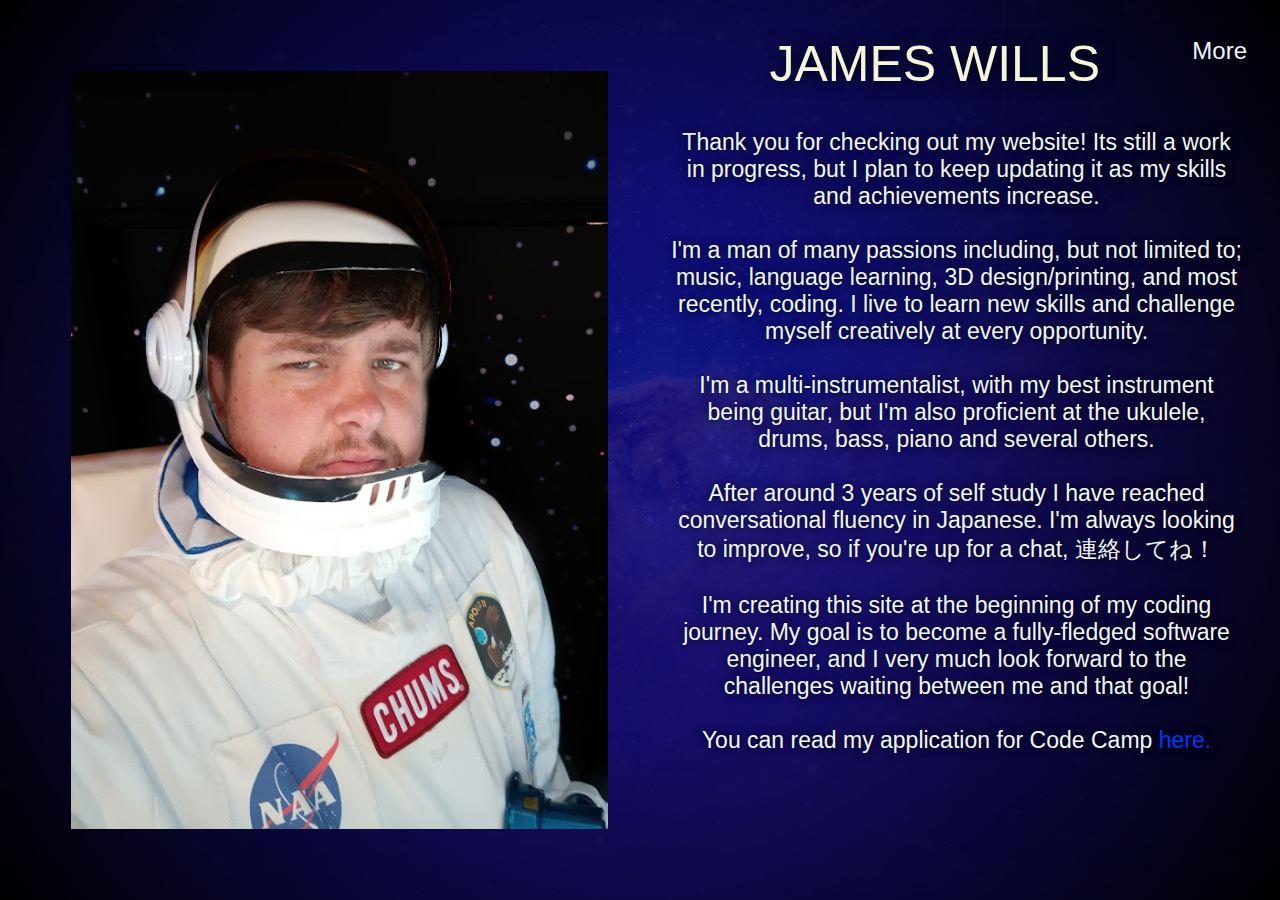
==== index.html @ a1d2b1a9 "Add files via upload" ====
<html lang="en">
<head>
    <meta charset="UTF-8">
    <meta name="viewport" content="width=device-width, initial-scale=1.0">
    <title>James Wills - Home</title>
    <link rel="stylesheet" href="homestyle.css">
</head>


<body class="bg bod">
    <div class="pic">
        <img src="img/space.jpg" alt="">
    </div>


    <div class="about">
        <div class="banner">

            <a href="index.html" class="james">JAMES WILLS</a>

            <div class="dropdown">
                <span>More</span>
                 <div class="dd-content">
                     <a href="projects.html">Projects</a>
                     <a href="Codecamp.html">Code Camp</a>
                     <a href="og.html">OG</a>
                </div>
              </div>

        </div>

        <div class="bio">
            <p>Thank you for checking out my website! Its still a work in progress, but I plan to keep updating it as my skills and achievements increase.
                <br><br>
                I'm a man of many passions including, but not limited to; music, language learning, 3D design/printing, and most recently, coding. I live to learn new skills and challenge myself creatively at every opportunity.
                <br><br>
                I'm a multi-instrumentalist, with my best instrument being guitar, but I'm also proficient at the ukulele, drums, bass, piano and several others.
                <br><br>
                After around 3 years of self study I have reached conversational fluency in Japanese. I'm always looking to improve, so if you're up for a chat, 連絡してね！
                <br><br>
                I'm creating this site at the beginning of my coding journey. My goal is to become a fully-fledged software engineer, and I very much look forward to the challenges waiting between me and that goal!
                <br><br>
                You can read my application for Code Camp <a href="Codecamp.html">here.</a></p>
        </div>

    </div>
</body>
</html>
---- homestyle.css ----
html{
    background: rgb(0,212,255);
    background: radial-gradient(circle, rgba(9, 9, 185, 0.6) 0%, rgba(16, 11, 118, 0.886) 34%, rgb(0, 0, 0) 100%), url(img/pap3.jpg);
    background-repeat: no-repeat;
    background-position: center;
    background-attachment: fixed;
    background-size: cover;
    font-family: sans-serif;
}
div{
    /* border: 10px dashed green; */
}
.bod{
    display: flex;
}

.dropdown {
  position: relative;
  /* margin-top: 25px; */
  display: inline-block;
  padding-right: 25px;
}

.dd-content {
  display: none;
  position: absolute;
  background-color: #1d0061;
  min-width: 160px;
  box-shadow: 0px 8px 16px 0px rgba(55, 255, 0, 0.2);
  padding: 12px 16px;
  z-index: 1;
  right: 0;
}

div .dd-content{
    font-size: 1.5em;
}

div span{
    font-size: 1.5em;
    margin-right: 5%;
}

.dropdown:hover .dd-content {
    display: block;
  }

.pic{
    /* border: 0px solid black; */
    display: flex;
    margin: 5%;
    border-radius: 50px;
}

.banner{
    display: flex;
    flex-direction: row;
    justify-content: right;
    align-items: center;
}
.about{
    color: aliceblue;
    display: flex;
    flex-direction: column;
    /* border: 10px solid black; */
}

.james{
    font-size: 50px;
    /* margin-right: 15%; */
    text-decoration: none;
    color: beige;
    display: inline;
    text-decoration: solid;
    padding-top: 27px;
    padding-right: 7%;
    text-align: center;
    text-shadow: 0px 0px 18px black;
    margin: 0 auto;
    position: relative;
    left: 4%;
}

.about p{
    font-size: 30px;
    flex-grow: 6;
}

.link{

}

.one{
    text-decoration: none;
    font-size: 50px;
    display: inline;
    color: beige;
}

.bio{
    display: flex;

}

.bio p{
    display: inline block;
    font-size: 23px;
    margin-right: 5%;
    margin-top: 6%;
    text-align: center;
    text-shadow: 0px 0px 8px black;
    text-shadow: 0px 0px 10px rgb(0, 0, 0);
}

.james:hover{
    color: blue;
    /* position: relative;
    bottom: 2px; */
    text-shadow: blue 0px 0px 5px;

}

p a{
    text-decoration: none;
    color: rgb(0, 55, 255);
}
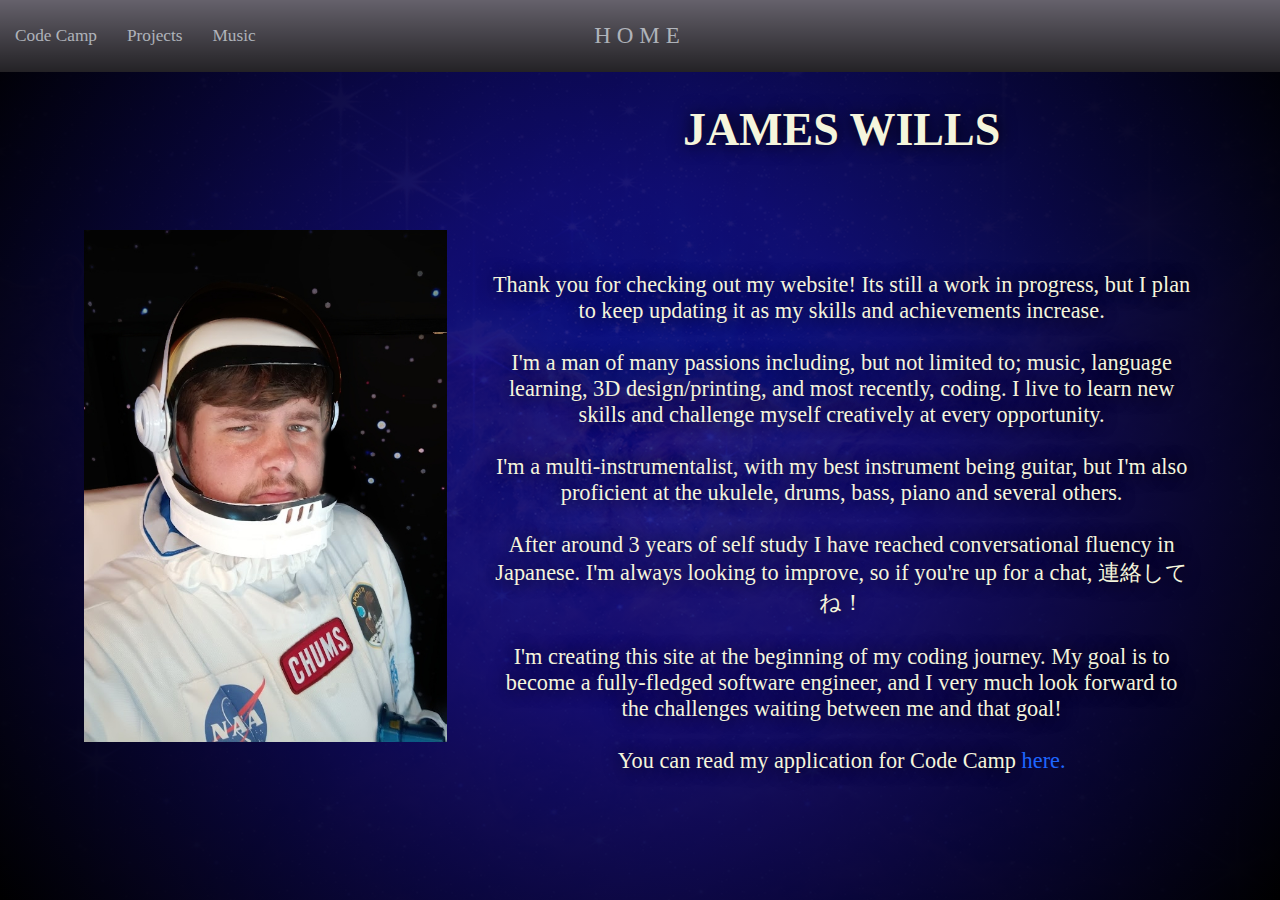
==== commit 61f0b664: "Add files via upload" ====
--- a/index.html
+++ b/index.html
@@ -3,46 +3,52 @@
     <meta charset="UTF-8">
     <meta name="viewport" content="width=device-width, initial-scale=1.0">
     <title>James Wills - Home</title>
-    <link rel="stylesheet" href="homestyle.css">
+    <link rel="stylesheet" href="default.css">
 </head>
+<body>
+    <header class="heading">
+        <ul class="navi bor">
+            <a href="Codecamp.html" class="navs bor">Code Camp</a>
+            <a href="projects.html" class="navs bor">Projects</a>
+            <a href="Music.html" class="navs bor">Music</a>
+        </ul>
+
+        <a href="index.html" class="homebtn">HOME</a>
+
+    </header>
 
 
-<body class="bg bod">
-    <div class="pic">
-        <img src="img/space.jpg" alt="">
+
+    <div class="container">
+        <!-- left -->
+        <div class="bor selfie">
+            <img src="img/space.jpg" alt="selfie of me">
+        </div>
+
+        <!-- right border -->
+        <div class="bor right">
+            <header class="bor header">
+                <h1 class="bor">JAMES WILLS</h1>
+
+                <div class="dd"></div>
+            </header>
+
+            <div class="bio bor">
+                    <p class="bor">Thank you for checking out my website! Its still a work in progress, but I plan to keep updating it as my skills and achievements increase.
+                    <br><br>
+                    I'm a man of many passions including, but not limited to; <a href="og.html" class="ee">music</a>, language learning, 3D design/printing, and most recently, coding. I live to learn new skills and challenge myself creatively at every opportunity.
+                    <br><br>
+                    I'm a multi-instrumentalist, with my best instrument being guitar, but I'm also proficient at the ukulele, drums, bass, piano and several others.
+                    <br><br>
+                    After around 3 years of self study I have reached conversational fluency in Japanese. I'm always looking to improve, so if you're up for a chat, 連絡してね！
+                    <br><br>
+                    I'm creating this site at the beginning of my coding journey. My goal is to become a fully-fledged software engineer, and I very much look forward to the challenges waiting between me and that goal!
+                    <br><br>
+                    You can read my application for Code Camp <a href="Codecamp.html">here.</a></p>
+            </div>
+        </div>
     </div>
 
 
-    <div class="about">
-        <div class="banner">
-
-            <a href="index.html" class="james">JAMES WILLS</a>
-
-            <div class="dropdown">
-                <span>More</span>
-                 <div class="dd-content">
-                     <a href="projects.html">Projects</a>
-                     <a href="Codecamp.html">Code Camp</a>
-                     <a href="og.html">OG</a>
-                </div>
-              </div>
-
-        </div>
-
-        <div class="bio">
-            <p>Thank you for checking out my website! Its still a work in progress, but I plan to keep updating it as my skills and achievements increase.
-                <br><br>
-                I'm a man of many passions including, but not limited to; music, language learning, 3D design/printing, and most recently, coding. I live to learn new skills and challenge myself creatively at every opportunity.
-                <br><br>
-                I'm a multi-instrumentalist, with my best instrument being guitar, but I'm also proficient at the ukulele, drums, bass, piano and several others.
-                <br><br>
-                After around 3 years of self study I have reached conversational fluency in Japanese. I'm always looking to improve, so if you're up for a chat, 連絡してね！
-                <br><br>
-                I'm creating this site at the beginning of my coding journey. My goal is to become a fully-fledged software engineer, and I very much look forward to the challenges waiting between me and that goal!
-                <br><br>
-                You can read my application for Code Camp <a href="Codecamp.html">here.</a></p>
-        </div>
-
-    </div>
 </body>
 </html>--- a/default.css
+++ b/default.css
@@ -0,0 +1,170 @@
+/* * { border: 2px dashed rgb(37, 222, 0); } */
+
+/* .bor{
+    border: 2px dashed rgb(0, 209, 0);
+} */
+
+
+* {
+    margin: 0;
+    padding: 0;
+    }
+
+html{
+    /* font-family: 'Courier New', Courier, monospace; */
+    background: radial-gradient(circle, rgba(9, 9, 185, 0.6) 0%, rgba(16, 11, 118, 0.886) 34%, rgb(0, 0, 0) 100%), url(img/pap3.jpg);
+    background-repeat: no-repeat;
+    background-position: center;
+    background-attachment: fixed;
+    background-size: cover;
+}
+
+body{
+    font-family: 'Trebuchet MS';
+    font-size: 23px;
+    color: beige;
+    text-shadow: 0px 0px 18px black;
+    display: flex;
+    justify-content: center;
+    align-items: center;
+}
+
+.heading{
+    background-color: rgb(101, 97, 107);
+    background-image: linear-gradient(rgb(255, 255, 255, 0), rgb(0, 0, 0, .65));
+    width: 100%;
+    height: 8vh;
+    position: fixed;
+    top: 0%;
+    left: 0%;
+    display: flex;
+    flex-basis: 0%;
+    justify-content: center;
+    align-items: center;
+}
+
+.heading a{
+    text-decoration: none;
+    text-shadow: none;
+
+    color: rgba(240, 248, 255, 0.633);
+
+}
+
+.homebtn{
+    letter-spacing: 6px;
+
+}
+
+
+.navi{
+    text-decoration: none;
+    text-shadow: none;
+    font-size: .75em;
+    letter-spacing: 0px;
+    color: rgba(240, 248, 255, 0.633);
+    display: flex;
+    flex-basis: 0;
+    position: absolute;
+    left: 0px;
+    max-width: 50vw;
+
+
+.navs{
+    display: inline;
+    flex-grow: 1;
+    margin: 0px 15px;
+}
+
+}
+
+.container{
+    height: 92vh;
+    display: flex;
+    margin: 0% 5%;
+    margin-top: 8vh;
+}
+
+
+.selfie{
+    display: flex;
+    flex-grow: 3.5;
+    flex-basis: 0; 
+    justify-content: center;
+    align-items: center;
+}
+
+.selfie img{
+    max-height: 90%;
+    max-width:90%;
+    height: auto;
+    width: auto;
+}
+
+.right{
+    flex-grow: 6.5;
+    flex-basis: 0;
+    display: flex;
+    flex-direction: column;
+}
+
+.header{
+    display: flex;
+    flex-grow: 1.4;
+    flex-basis: 0;
+    display: inline block;
+    justify-content: center;
+    align-items: center;
+}
+
+.bio{
+    display: flex;
+    flex-grow: 8.6;
+    flex-basis: 0;
+    text-align: center;
+    align-items: center;
+}
+
+.bio p{
+    display: inline-block;
+    margin: 3%;
+    font-size: 0.97em;
+    position: relative;
+    top: -3%;
+}
+
+.bio a{
+    text-decoration: none;
+    text-shadow: none;
+    color: rgb(30, 101, 255);
+}
+
+.bio .ee{
+    text-decoration: none;
+    text-shadow: none;
+    color: beige;
+}
+
+a:hover{
+    text-shadow: 0px 0px 15px rgb(153, 238, 255);
+    color: rgb(255, 255, 255);
+}
+
+.quickflex{
+    display: flex;
+    flex-direction: column;
+    flex-basis: 0;
+    width: 100vw;
+    height: 80vh;
+    justify-content: space-around;
+    align-items: center;
+    text-align: center;
+}
+
+.quickflex h1{
+    font-size: 4em;
+}
+
+.quickflex h2{
+    font-size: 1.5em;
+}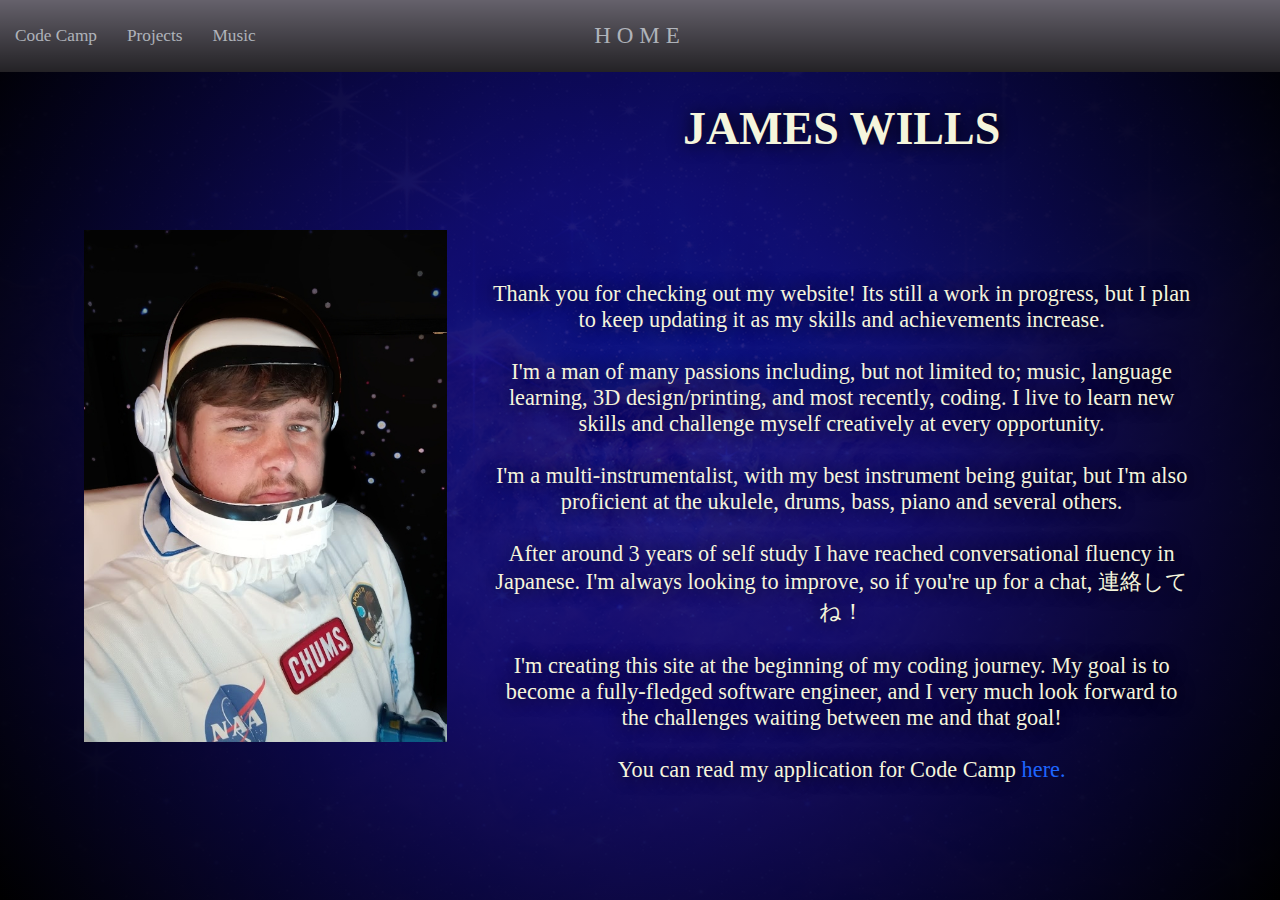
==== commit 2c7c27ba: "Add files via upload" ====
--- a/index.html
+++ b/index.html
@@ -4,20 +4,33 @@
     <meta name="viewport" content="width=device-width, initial-scale=1.0">
     <title>James Wills - Home</title>
     <link rel="stylesheet" href="default.css">
+    <link rel="stylesheet" href="button.js">
 </head>
 <body>
-    <header class="heading">
+    <nav class="heading bor top">
+
         <ul class="navi bor">
-            <a href="Codecamp.html" class="navs bor">Code Camp</a>
-            <a href="projects.html" class="navs bor">Projects</a>
-            <a href="Music.html" class="navs bor">Music</a>
+            <li class="navs bor"><a href="codecamp.html" >Code Camp</a></li>
+            <li class="navs bor"><a href="projects.html" >Projects</a></li>
+            <li class="navs bor"><a href="music.html">Music</a></li>
         </ul>
 
         <a href="index.html" class="homebtn">HOME</a>
+    </nav>
 
-    </header>
+    <div class="mob-navi">
+        <ul class= "bor top">
+            <li class="mobnavs bor"><a href="codecamp.html" >Code Camp</a></li>
+            <li class="mobnavs bor"><a href="projects.html" >Projects</a></li>
+            <li class="mobnavs bor"><a href="music.html">Music</a></li>
+        </ul>
+    </div>
+    
+    </nav>
 
-
+    <div class="mob-title">
+        <h1 class="bor mob-title">JAMES WILLS</h1>
+    </div>
 
     <div class="container">
         <!-- left -->
@@ -29,8 +42,6 @@
         <div class="bor right">
             <header class="bor header">
                 <h1 class="bor">JAMES WILLS</h1>
-
-                <div class="dd"></div>
             </header>
 
             <div class="bio bor">
--- a/default.css
+++ b/default.css
@@ -1,9 +1,38 @@
 /* * { border: 2px dashed rgb(37, 222, 0); } */
 
+nav{
+    z-index: 9001;
+}
 /* .bor{
     border: 2px dashed rgb(0, 209, 0);
 } */
 
+.bio{
+    margin-top: 20px;
+}
+.mob-title{
+    display: none;
+    margin: 3vh 0%;
+}
+
+.top{
+    display: flex;
+    justify-content: space-between;
+}
+.mob-navi{
+    display:none;
+    width: 100vw;
+    height: 4vh;
+}
+
+.mobnavs{
+    width: 100px;
+    text-align: center;
+}
+
+.mob-navi{
+    display: none;
+}
 
 * {
     margin: 0;
@@ -46,14 +75,12 @@
 .heading a{
     text-decoration: none;
     text-shadow: none;
-
     color: rgba(240, 248, 255, 0.633);
 
 }
 
 .homebtn{
     letter-spacing: 6px;
-
 }
 
 
@@ -123,6 +150,7 @@
     flex-basis: 0;
     text-align: center;
     align-items: center;
+
 }
 
 .bio p{
@@ -167,4 +195,589 @@
 
 .quickflex h2{
     font-size: 1.5em;
-}+}
+
+@media screen and (max-width:1275px){
+    
+    .bio p{
+        display: inline-block;
+        margin: 3%;
+        font-size: 0.9em;
+        position: relative;
+        top: -3%;
+    }
+
+    .selfie{
+        display: flex;
+        flex-grow: 4;
+        flex-basis: 0; 
+        justify-content: center;
+        align-items: center;
+    }
+    
+    .right{
+        flex-grow: 6;
+        flex-basis: 0;
+        display: flex;
+        flex-direction: column;
+    }
+
+}
+
+@media screen and (max-width:1000px){
+    
+    .bio p{
+        display: inline-block;
+        margin: 3%;
+        font-size: 0.82em;
+        position: relative;
+        top: -3%;
+    }
+
+    .selfie{
+        display: flex;
+        flex-grow: 4.2;
+        flex-basis: 0; 
+        justify-content: center;
+        align-items: center;
+    }
+    
+    .right{
+        flex-grow: 5.8;
+        flex-basis: 0;
+        display: flex;
+        flex-direction: column;
+    }
+
+}
+
+@media screen and (max-width:900px){
+    
+    .bio p{
+        display: inline-block;
+        margin: 3%;
+        font-size: 0.77em;
+        position: relative;
+        top: -3%;
+    }
+
+    .selfie{
+        display: flex;
+        flex-grow: 4.2;
+        flex-basis: 0; 
+        justify-content: center;
+        align-items: center;
+    }
+    
+    .right{
+        flex-grow: 5.8;
+        flex-basis: 0;
+        display: flex;
+        flex-direction: column;
+    }
+
+}
+
+@media screen and (max-width:800px){
+
+    .quickflex{
+        position: relative;
+        top: 20vh;
+        padding: 30vh;
+    }
+
+    li{
+        list-style-type: none;
+    }
+
+    .dropdown{
+        display: flex;
+    }
+
+    .heading{
+        background-color: rgb(101, 97, 107);
+        background-image: linear-gradient(rgb(255, 255, 255, 0), rgb(0, 0, 0, .65));
+        width: 100%;
+        height: 11vh;
+        position: fixed;
+        top: 0%;
+        left: 0%;
+        display: flex;
+        flex-basis: 0%;
+        justify-content: center;
+        align-items: start;
+    }
+
+    .navi{
+        display: none;
+    }
+
+    .mob-navi{
+        position: fixed;
+        top: 5.5vh;
+        display: inline;
+        flex-direction: column;
+        width: 100%;
+        height: 5.5vh;
+        z-index: 9002;
+    }
+
+    .mob-navi a{
+
+        text-decoration: none;
+        text-shadow: none;
+        font-size: .75em;
+        letter-spacing: 0px;
+        color: rgba(240, 248, 255, 0.633);
+    }
+
+    body{
+        font-family: 'Trebuchet MS';
+        font-size: 23px;
+        color: beige;
+        text-shadow: 0px 0px 18px black;
+        display: flex;
+        flex-direction: column;
+        justify-content: center;
+        align-items: center;
+    }
+
+    .mob-title{
+        display:flex;
+        position: relative;
+        top: 7vh;
+        font-size: 2em;
+        margin: none;
+    }
+
+    .selfie h1{
+        display:flex;
+        font-size: 5em;
+    }
+    .container{
+        height: 92vh;
+        display: flex;
+        flex-direction: column;
+        margin: 0% 5%;
+        margin-top: 0vh;
+    }
+
+    .bio p{
+        display: inline-block;
+        margin: 3%;
+        font-size: 1em;
+        position: relative;
+        top: -20vh;
+        margin-top: 3vh;
+    }
+
+
+    .header{
+        display: none;
+        flex-grow: 1.4;
+        flex-basis: 0;
+        display: inline block;
+        justify-content: center;
+        align-items: center;
+        position: relative;
+        bottom: 109vh;
+        font-size: 1.5em;
+
+    }
+
+    .selfie{
+        display: flex;
+        flex-direction: column;
+        flex-grow: 4.2;
+        flex-basis: 0; 
+        justify-content: center;
+        align-items: center;
+        position: relative;
+        transform-origin: center;
+        transform: scale(70%);
+
+
+    }
+    
+    .right{
+        flex-grow: 5.8;
+        flex-basis: 0;
+        display: flex;
+        flex-direction: column;
+    }
+
+    
+}
+
+@media screen and (max-width:600px){
+
+    li{
+        list-style-type: none;
+    }
+
+    .dropdown{
+        display: flex;
+    }
+
+    .heading{
+        background-color: rgb(101, 97, 107);
+        background-image: linear-gradient(rgb(255, 255, 255, 0), rgb(0, 0, 0, .65));
+        width: 100%;
+        height: 11vh;
+        position: fixed;
+        top: 0%;
+        left: 0%;
+        display: flex;
+        flex-basis: 0%;
+        justify-content: center;
+        align-items: start;
+    }
+
+    .navi{
+        display: none;
+    }
+
+    .mob-navi{
+        position: fixed;
+        top: 5.5vh;
+        display: inline;
+        flex-direction: column;
+        width: 100%;
+        height: 5.5vh;
+        z-index: 9002;
+    }
+
+    .mob-navi a{
+
+        text-decoration: none;
+        text-shadow: none;
+        font-size: .75em;
+        letter-spacing: 0px;
+        color: rgba(240, 248, 255, 0.633);
+    }
+
+    body{
+        font-family: 'Trebuchet MS';
+        font-size: 23px;
+        color: beige;
+        text-shadow: 0px 0px 18px black;
+        display: flex;
+        flex-direction: column;
+        justify-content: center;
+        align-items: center;
+    }
+
+    .mob-title{
+        display:flex;
+        position: relative;
+        top: 7vh;
+        font-size: 1.8em;
+        margin: none;
+    }
+
+    .selfie h1{
+        display:flex;
+        font-size: 5em;
+    }
+    .container{
+        height: 92vh;
+        display: flex;
+        flex-direction: column;
+        margin: 0% 5%;
+        margin-top: 0vh;
+    }
+
+    .bio p{
+        display: inline-block;
+        margin: 3%;
+        font-size: 1em;
+        position: relative;
+        top: -20vh;
+        margin-top: 3vh;
+    }
+
+
+    .header{
+        display: none;
+        flex-grow: 1.4;
+        flex-basis: 0;
+        display: inline block;
+        justify-content: center;
+        align-items: center;
+        position: relative;
+        bottom: 109vh;
+        font-size: 1.5em;
+
+    }
+
+    .selfie{
+        display: flex;
+        flex-direction: column;
+        flex-grow: 4.2;
+        flex-basis: 0; 
+        justify-content: center;
+        align-items: center;
+        position: relative;
+        transform-origin: center;
+        transform: scale(70%);
+
+
+    }
+    
+    .right{
+        flex-grow: 5.8;
+        flex-basis: 0;
+        display: flex;
+        flex-direction: column;
+    }
+
+    
+}
+
+@media screen and (max-width:480px){
+
+    li{
+        list-style-type: none;
+    }
+
+    .dropdown{
+        display: flex;
+    }
+
+    .heading{
+        background-color: rgb(101, 97, 107);
+        background-image: linear-gradient(rgb(255, 255, 255, 0), rgb(0, 0, 0, .65));
+        width: 100%;
+        height: 11vh;
+        position: fixed;
+        top: 0%;
+        left: 0%;
+        display: flex;
+        flex-basis: 0%;
+        justify-content: center;
+        align-items: start;
+    }
+
+    .navi{
+        display: none;
+    }
+
+    .mob-navi{
+        position: fixed;
+        top: 5.5vh;
+        display: inline;
+        flex-direction: column;
+        width: 100%;
+        height: 5.5vh;
+        z-index: 9002;
+    }
+
+    .mob-navi a{
+
+        text-decoration: none;
+        text-shadow: none;
+        font-size: .75em;
+        letter-spacing: 0px;
+        color: rgba(240, 248, 255, 0.633);
+    }
+
+    body{
+        font-family: 'Trebuchet MS';
+        font-size: 23px;
+        color: beige;
+        text-shadow: 0px 0px 18px black;
+        display: flex;
+        flex-direction: column;
+        justify-content: center;
+        align-items: center;
+    }
+
+    .mob-title{
+        display:flex;
+        position: relative;
+        top: 7vh;
+        font-size: 1.5em;
+        margin: none;
+    }
+
+    .selfie h1{
+        display:flex;
+        font-size: 5em;
+    }
+    .container{
+        height: 92vh;
+        display: flex;
+        flex-direction: column;
+        margin: 0% 5%;
+        margin-top: 0vh;
+    }
+
+    .bio p{
+        display: inline-block;
+        margin: 3%;
+        font-size: 0.8em;
+        position: relative;
+        top: -15vh;
+        margin-top: 3vh;
+    }
+
+    .header{
+        display: none;
+        flex-grow: 1.4;
+        flex-basis: 0;
+        display: inline block;
+        justify-content: center;
+        align-items: center;
+        position: relative;
+        bottom: 109vh;
+        font-size: 1.5em;
+
+    }
+
+    .selfie{
+        display: flex;
+        flex-direction: column;
+        flex-grow: 4.2;
+        flex-basis: 0; 
+        justify-content: center;
+        align-items: center;
+        position: relative;
+        transform-origin: center;
+        transform: scale(70%);
+
+
+    }
+    
+    .right{
+        flex-grow: 5.8;
+        flex-basis: 0;
+        display: flex;
+        flex-direction: column;
+    }
+
+    
+}
+
+@media screen and (max-width:370px){
+
+    li{
+        list-style-type: none;
+    }
+
+    .dropdown{
+        display: flex;
+    }
+
+    .heading{
+        background-color: rgb(101, 97, 107);
+        background-image: linear-gradient(rgb(255, 255, 255, 0), rgb(0, 0, 0, .65));
+        width: 100%;
+        height: 11vh;
+        position: fixed;
+        top: 0%;
+        left: 0%;
+        display: flex;
+        flex-basis: 0%;
+        justify-content: center;
+        align-items: start;
+    }
+
+    .navi{
+        display: none;
+    }
+
+    .mob-navi{
+        position: fixed;
+        top: 5.5vh;
+        display: inline;
+        flex-direction: column;
+        width: 100%;
+        height: 5.5vh;
+        z-index: 9002;
+    }
+
+    .mob-navi a{
+
+        text-decoration: none;
+        text-shadow: none;
+        font-size: .75em;
+        letter-spacing: 0px;
+        color: rgba(240, 248, 255, 0.633);
+    }
+
+    body{
+        font-family: 'Trebuchet MS';
+        font-size: 23px;
+        color: beige;
+        text-shadow: 0px 0px 18px black;
+        display: flex;
+        flex-direction: column;
+        justify-content: center;
+        align-items: center;
+    }
+
+    .mob-title{
+        display:flex;
+        position: relative;
+        top: 7vh;
+        font-size: 1.4em;
+        margin: 2vh;
+    }
+
+    .selfie h1{
+        display:flex;
+        font-size: 5em;
+    }
+    .container{
+        height: 92vh;
+        display: flex;
+        flex-direction: column;
+        margin: 0% 5%;
+        margin-top: 0vh;
+    }
+
+    .bio p{
+        display: inline-block;
+        margin: 3%;
+        font-size: 0.8em;
+        position: relative;
+        top: -15vh;
+        margin-top: 6vh;
+    }
+
+    .header{
+        display: none;
+        flex-grow: 1.4;
+        flex-basis: 0;
+        display: inline block;
+        justify-content: center;
+        align-items: center;
+        position: relative;
+        bottom: 109vh;
+        font-size: 1.5em;
+
+    }
+
+    .selfie{
+        display: flex;
+        flex-direction: column;
+        flex-grow: 4.2;
+        flex-basis: 0; 
+        justify-content: center;
+        align-items: center;
+        position: relative;
+        transform-origin: center;
+        transform: scale(70%);
+
+
+    }
+    
+    .right{
+        flex-grow: 5.8;
+        flex-basis: 0;
+        display: flex;
+        flex-direction: column;
+    }
+
+    
+}
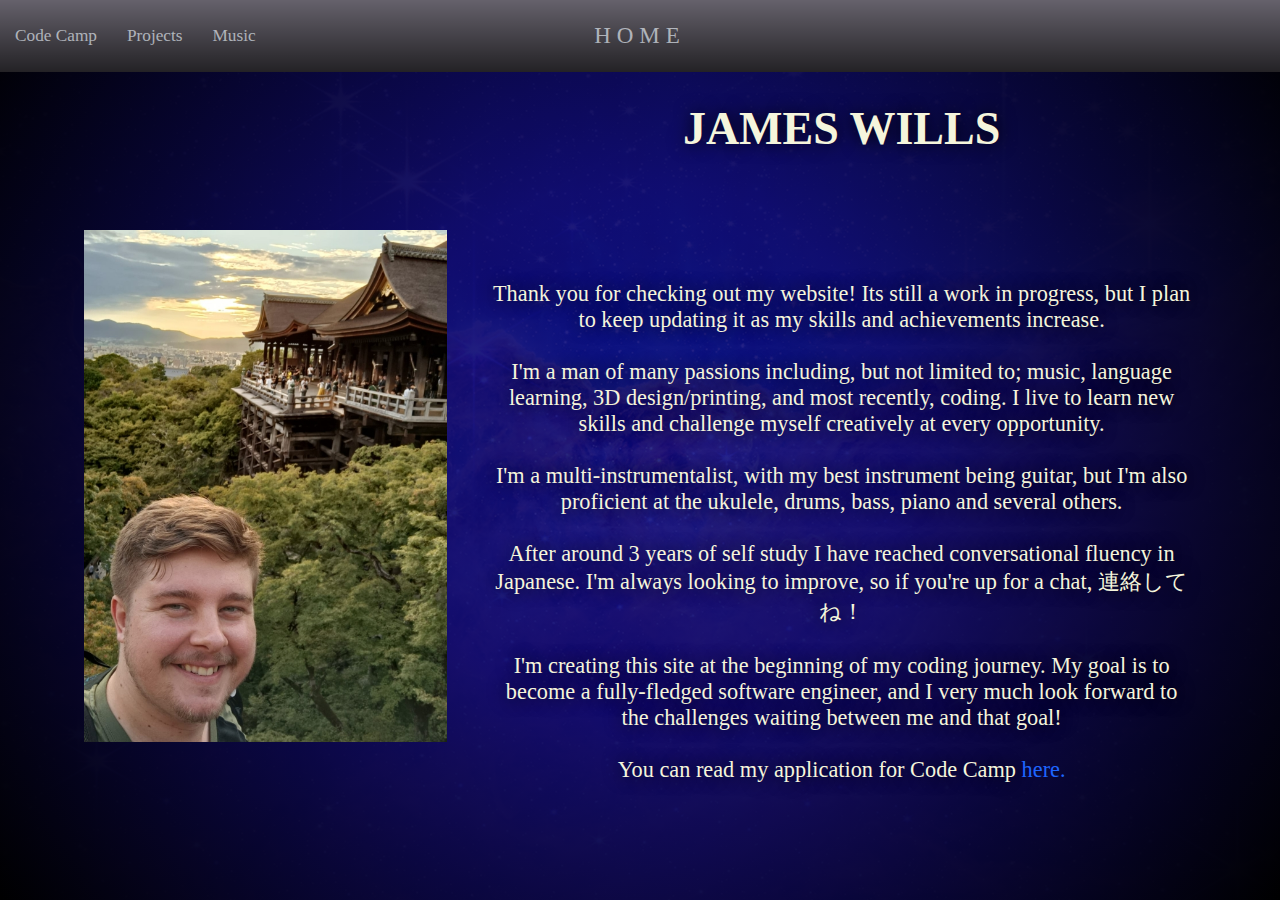
==== commit 444beb7f: "Add files via upload" ====
--- a/index.html
+++ b/index.html
@@ -10,7 +10,7 @@
     <nav class="heading bor top">
 
         <ul class="navi bor">
-            <li class="navs bor"><a href="codecamp.html" >Code Camp</a></li>
+            <li class="navs bor"><a href="codecamp/codecamp.html" >Code Camp</a></li>
             <li class="navs bor"><a href="projects.html" >Projects</a></li>
             <li class="navs bor"><a href="music.html">Music</a></li>
         </ul>
